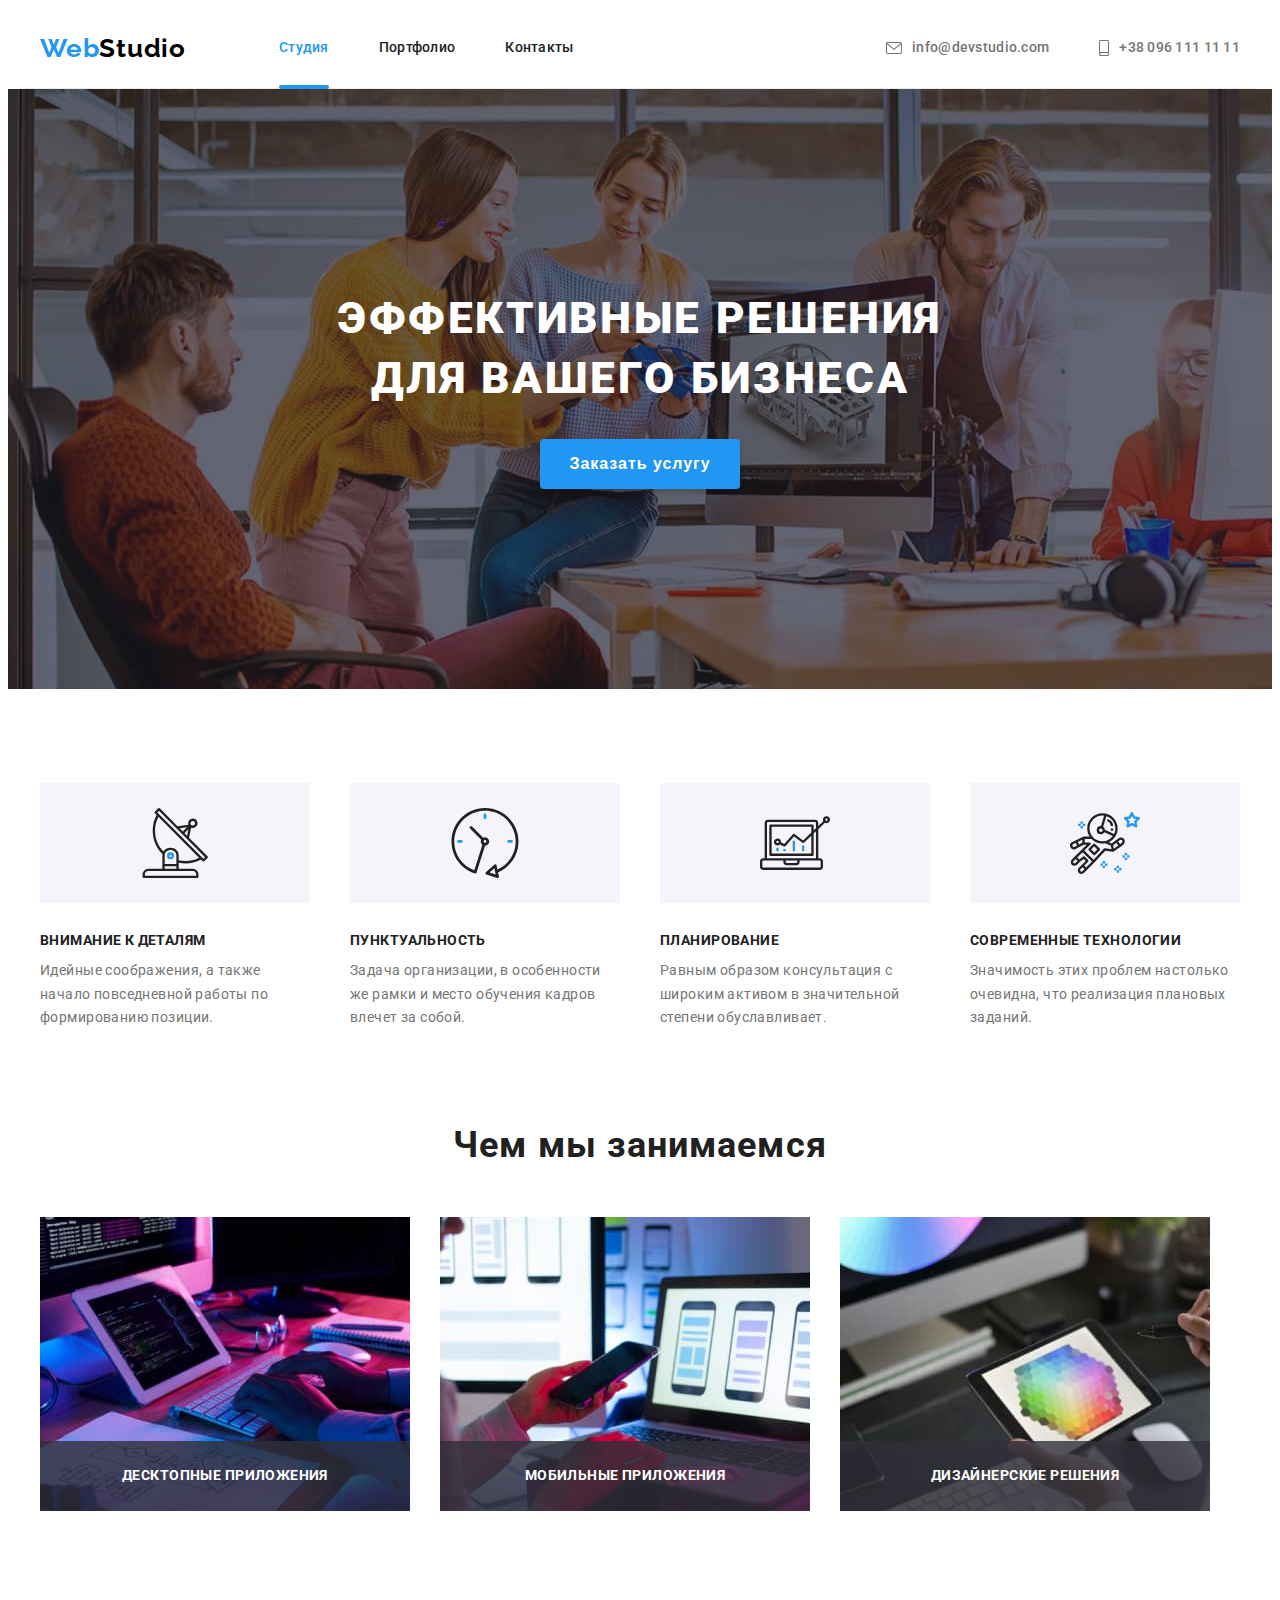
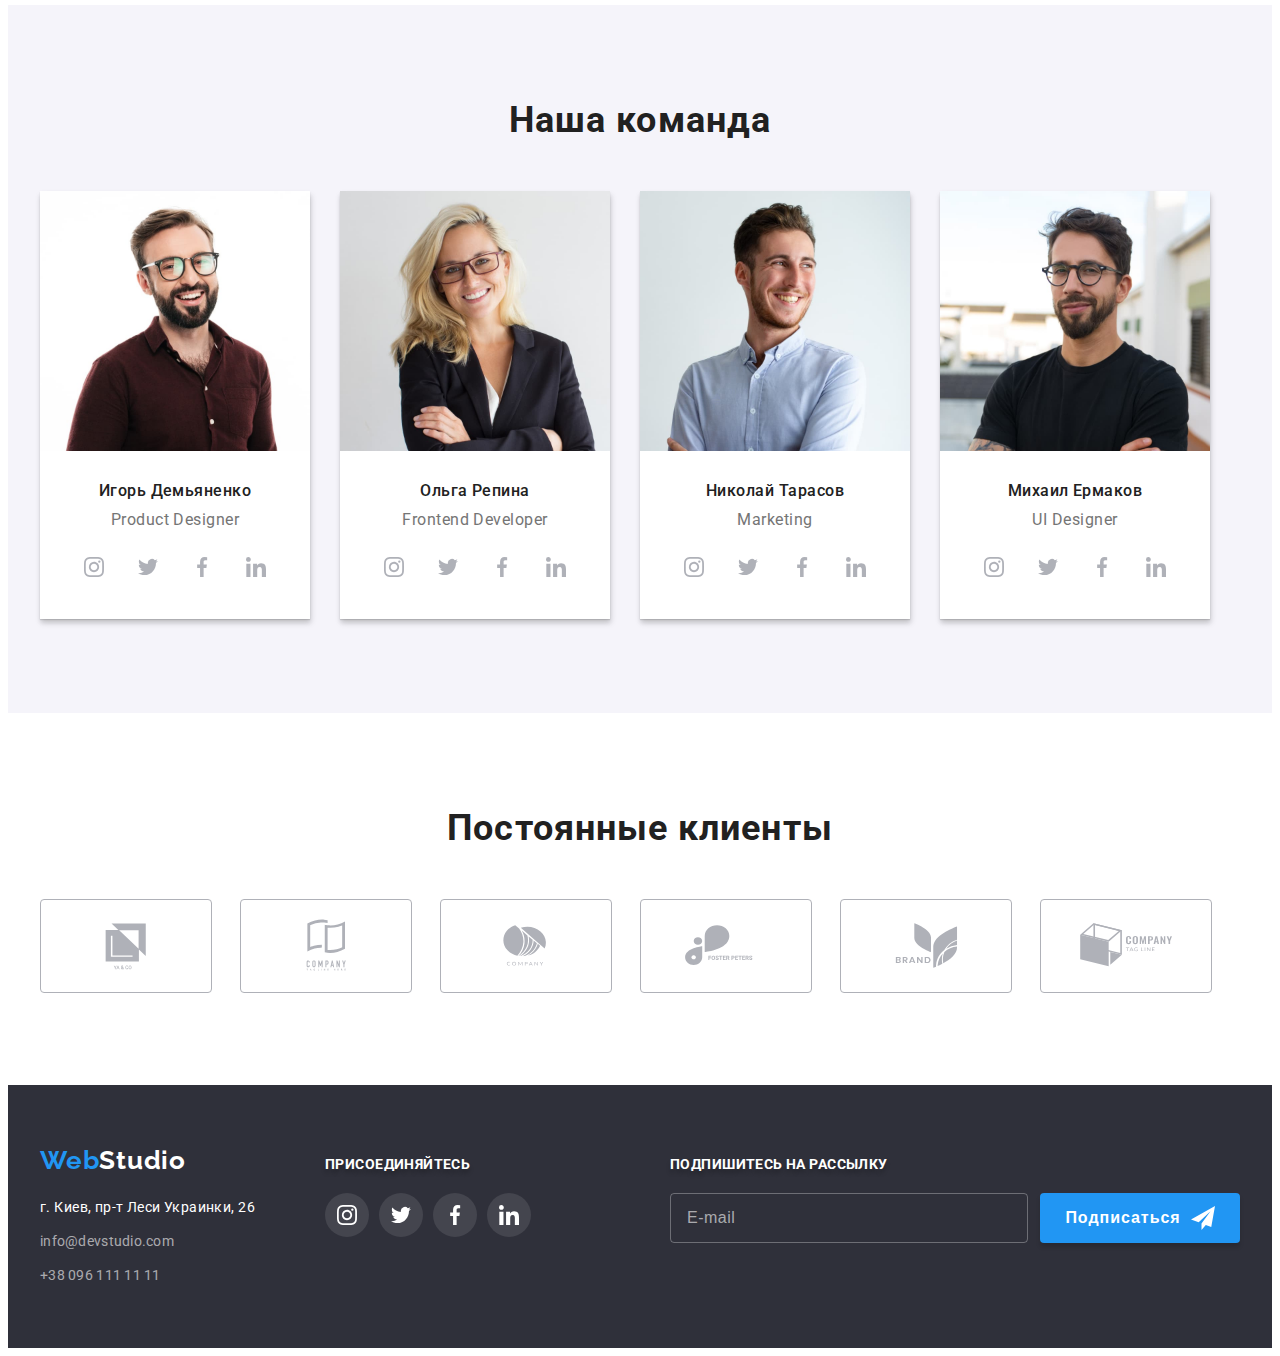
==== index.html @ ea882088 "hw7" ====
<!DOCTYPE html>
<html lang="ru">

<head>
    <meta charset="UTF-8">
    <meta http-equiv="X-UA-Compatible" content="IE=edge">
    <meta name="viewport" content="width=device-width, initial-scale=1.0">
    <title>Студия</title>
    <link rel="preconnect" href="https://fonts.googleapis.com">
    <link rel="preconnect" href="https://fonts.gstatic.com" crossorigin>
    <link
        href="https://fonts.googleapis.com/css2?family=Raleway:wght@700&family=Roboto:wght@400;500;700;900&display=swap"
        rel="stylesheet">
    <link rel="stylesheet" href="https://cdnjs.cloudflare.com/ajax/libs/modern-normalize/1.1.0/modern-normalize.min.css"
        integrity="sha512-wpPYUAdjBVSE4KJnH1VR1HeZfpl1ub8YT/NKx4PuQ5NmX2tKuGu6U/JRp5y+Y8XG2tV+wKQpNHVUX03MfMFn9Q=="
        crossorigin="anonymous" referrerpolicy="no-referrer" />
    <link rel="stylesheet" href="./css/main.min.css">
</head>

<body>
    <header>
        <div class="container header_container">
            <a lang="en" href="" class="header_logo link"><span class="header_logo-one">Web</span>Studio</a>
            <nav class="header_navigation navigation">
                <ul class="navigation_list list">
                    <li class="navigation_item"> <a href="./index.html" class="navigation_link link current">Студия</a></li>
                    <li class="navigation_item"> <a href="./portfolio.html" class="navigation_link link">Портфолио</a></li>
                    <li class="navigation_item"> <a href="" class="navigation_link link ">Контакты</a></li>
                </ul>
            </nav>
            <ul class="header_list contact list">
                <li class="contact_item">
                    <a href="mailto:info@devstudio.com" class="contact_mail link">
                        <svg class="contact_icon" width="16" height="12">
                            <use href="./images/icons.svg.svg#icon-mail">
                            </use>
                        </svg>info@devstudio.com</a>
                </li>
                <li class="contact_item">
                    <a href="tel:+380961111111" class="contact_tell link">
                        <svg class="contact_icon " width="10" height="16">
                            <use href="./images/icons.svg.svg#icon-smartphone">
                            </use>
                        </svg>+38 096 111 11 11</a>
                </li>
            </ul>
        </div>
    </header>
    <main>
        <section class=" section hero">
            <div class="container hero_lego">
                <h1 class="hero_title">Эффективные решения для вашего бизнеса</h1>
                <button type="button" class="hero_btn btn"  data-modal-open>Заказать услугу</button>
            </div>
        </section>
        <section class="section">
            <div class="container specials" >
                <h2 class="specials_title visually-hidden">Особенности</h2>
                <ul class="specials_list quality list">
                    <li class="quality_item">
                        <div class="quality_box">
                            <svg class="quality_icon" width="70" height="70">
                                <use href="./images/icons.svg.svg#icon-anten">
                                </use>
                            </svg>
                        </div>
                        <h3 class="quality_title">Внимание к деталям</h3>
                        <p class="quality_text">Идейные соображения, а также начало повседневной работы по формированию позиции.</p>
                    </li>
                    <li class="quality_item">
                        <div class="quality_box">
                            <svg class="quality_icon" width="70" height="70">
                                <use href="./images/icons.svg.svg#icon-clock">
                                </use>
                            </svg>
                        </div>
                        <h3 class="quality_title">Пунктуальность</h3>
                        <p class="quality_text">Задача организации, в особенности же рамки и место обучения кадров влечет за собой.</p>
                    </li>
                    <li class="quality_item">
                        <div class="quality_box">
                            <svg class="quality_icon" width="70" height="70">
                                <use href="./images/icons.svg.svg#icon-diagram">
                                </use>
                            </svg>
                        </div>
                        <h3 class="quality_title">Планирование</h3>
                        <p class="quality_text">Равным образом консультация с широким активом в значительной степени обуславливает.</p>
                    </li>
                    <li class="quality_item">
                        <div class="quality_box">
                            <svg class="quality_icon" width="70" height="70">
                                <use href="./images/icons.svg.svg#icon-astronaut">
                                </use>
                            </svg>
                        </div>
                        <h3 class="quality_title">Современные технологии</h3>
                        <p class="quality_text">Значимость этих проблем настолько очевидна, что реализация плановых заданий.</p>
                    </li>
                </ul>
            </div>
        </section>
        <section class="section our-work">
            <div class="container our-work_box">
                <h2 class="our-work_title">Чем мы занимаемся</h2>
                <ul class="our-work_list work_list list">
                    <li class="work-list_item">
                        <img src="./images/work-img-1.jpg" alt="Пишем програмы " width="370" height="294">
                        <div class="work-list_owerlay">
                            <p class="work-list_text">Десктопные приложения</p>
                        </div>
                    </li>
                    <li class="work-list_item">
                        <img src="./images/work-img-2.jpg" alt="Мобильное програмированте" width="370" height="294">
                        <div class="work-list_owerlay">
                            <p class="work-list_text">Мобильные приложения</p>
                        </div>
                    </li>
                    <li class="work-list_item">
                        <img src="./images/work-img-3.jpg" alt="Веб дизайн" width="370" height="294">
                        <div class="work-list_owerlay">
                            <p class="work-list_text">Дизайнерские решения</p>
                        </div>
                    </li>
                </ul>
            </div>
        </section>
        <section class=" section command">
            <div class="container">
                <h2 class="command_title">Наша команда</h2>
                <ul class="command_list person list">
                    <li class="person_item">
                        <img class="command-img" src="./images/team-foto-img-1.jpg" alt="Фото учасника команды"
                            width="270" height="260">
                        <div class="person_box">
                            <h3 class="person_title">Игорь Демьяненко</h3>
                            <p lang="en" class="person_text">Product Designer</p>
                            <ul class="person_list socials list">
                                <li class="socials_item ">
                                    <a href="" class="socials_link link">
                                        <svg class="socials_icon" width="20" height="20">
                                            <use href="./images/icons.svg.svg#icon-instagram">
                                            </use>
                                        </svg>
                                    </a>
                                </li>
                                <li class="socials_item ">
                                    <a href="" class="socials_link link">
                                        <svg class="socials_icon" width="20" height="20">
                                            <use href="./images/icons.svg.svg#icon-twitter">
                                            </use>
                                        </svg>
                                    </a>
                                </li>
                                <li class="socials_item ">
                                    <a href="" class="socials_link link">
                                        <svg class="socials_icon" width="20" height="20">
                                            <use href="./images/icons.svg.svg#icon-facebook">
                                            </use>
                                        </svg>
                                    </a>
                                </li>
                                <li class="socials_item ">
                                    <a href="" class="socials_link link">
                                        <svg class="socials_icon" width="20" height="20">
                                            <use href="./images/icons.svg.svg#icon-linkedin">
                                            </use>
                                        </svg>
                                    </a>
                                </li>
                            </ul>
                        </div>
                    </li>
                    <li class="person_item">
                        <img class="command-img" src="./images/team-foto-img-2.jpg" alt="Фото учасника команды"
                            width="270" height="260">
                        <div class="person_box">
                            <h3 class="person_title">Ольга Репина</h3>
                            <p lang="en" class="person_text">Frontend Developer</p>
                            <ul class="person_list list">
                                <li class="socials_item ">
                                    <a href="" class="socials_link link">
                                        <svg class="socials_icon" width="20" height="20">
                                            <use href="./images/icons.svg.svg#icon-instagram">
                                            </use>
                                        </svg>
                                    </a>
                                </li>
                                <li class="socials_item ">
                                    <a href="" class="socials_link link">
                                        <svg class="socials_icon" width="20" height="20">
                                            <use href="./images/icons.svg.svg#icon-twitter">
                                            </use>
                                        </svg>
                                    </a>
                                </li>
                                <li class="socials_item ">
                                    <a href="" class="socials_link link">
                                        <svg class="socials_icon" width="20" height="20">
                                            <use href="./images/icons.svg.svg#icon-facebook">
                                            </use>
                                        </svg>
                                    </a>
                                </li>
                                <li class="socials_item ">
                                    <a href="" class="socials_link link">
                                        <svg class="socials_icon" width="20" height="20">
                                            <use href="./images/icons.svg.svg#icon-linkedin">
                                            </use>
                                        </svg>
                                    </a>
                                </li>
                            </ul>
                        </div>
                    </li>
                    <li class="person_item">
                        <img class="command-img" src="./images/team-foto-img-3.jpg" alt="Фото учасника команды"
                            width="270" height="260">
                        <div class="person_box">
                            <h3 class="person_title">Николай Тарасов</h3>
                            <p lang="en" class="person_text">Marketing</p>
                            <ul class="person_list list">
                                <li class="socials_item ">
                                    <a href="" class="socials_link link">
                                        <svg class="socials_icon" width="20" height="20">
                                            <use href="./images/icons.svg.svg#icon-instagram">
                                            </use>
                                        </svg>
                                    </a>
                                </li>
                                <li class="socials_item ">
                                    <a href="" class="socials_link link">
                                        <svg class="socials_icon" width="20" height="20">
                                            <use href="./images/icons.svg.svg#icon-twitter">
                                            </use>
                                        </svg>
                                    </a>
                                </li>
                                <li class="socials_item ">
                                    <a href="" class="socials_link link">
                                        <svg class="socials_icon" width="20" height="20">
                                            <use href="./images/icons.svg.svg#icon-facebook">
                                            </use>
                                        </svg>
                                    </a>
                                </li>
                                <li class="socials_item ">
                                    <a href="" class="socials_link link">
                                        <svg class="socials_icon" width="20" height="20">
                                            <use href="./images/icons.svg.svg#icon-linkedin">
                                            </use>
                                        </svg>
                                    </a>
                                </li>
                            </ul>
                        </div>
                    </li>
                    <li class="person_item">
                        <img class="command-img" src="./images/team-foto-img-4.jpg" alt="Фото учасника команды"
                            width="270" height="260">
                        <div class="person_box">
                            <h3 class="person_title">Михаил Ермаков</h3>
                            <p lang="en" class="person_text">UI Designer</p>
                            <ul class="person_list list">
                                <li class="socials_item ">
                                    <a href="" class="socials_link link">
                                        <svg class="socials_icon" width="20" height="20">
                                            <use href="./images/icons.svg.svg#icon-instagram">
                                            </use>
                                        </svg>
                                    </a>
                                </li>
                                <li class="socials_item ">
                                    <a href="" class="socials_link link">
                                        <svg class="socials_icon" width="20" height="20">
                                            <use href="./images/icons.svg.svg#icon-twitter">
                                            </use>
                                        </svg>
                                    </a>
                                </li>
                                <li class="socials_item ">
                                    <a href="" class="socials_link link">
                                        <svg class="socials_icon" width="20" height="20">
                                            <use href="./images/icons.svg.svg#icon-facebook">
                                            </use>
                                        </svg>
                                    </a>
                                </li>
                                <li class="socials_item ">
                                    <a href="" class="socials_link link">
                                        <svg class="socials_icon" width="20" height="20">
                                            <use href="./images/icons.svg.svg#icon-linkedin">
                                            </use>
                                        </svg>
                                    </a>
                                </li>
                            </ul>
                        </div>
                    </li>
                </ul>
            </div>
        </section>
        <section class=" section  client">
            <div class="container client_box">
                <h2 class="client_title">Постоянные клиенты</h2>
                <ul class="client_list company list">
                    <li class="company_item">
                        <a href="" class="company_link link">
                            <svg class="company_icon" width="168" height="90">
                                <use href="./images/icons.svg.svg#icon-company-1">
                                </use>
                            </svg>
                        </a>
                    </li>
                    <li class="company_item">
                        <a href="" class="company_link link">
                            <svg class="company_icon" width="168" height="90">
                                <use href="./images/icons.svg.svg#icon-company-2">
                                </use>
                            </svg>
                        </a>
                    </li>
                    <li class="company_item">
                        <a href="" class="company_link link">
                            <svg class="company_icon" width="168" height="90">
                                <use href="./images/icons.svg.svg#icon-company-3">
                                </use>
                            </svg>
                        </a>
                    </li>
                    <li class="company_item">
                        <a href="" class="company_link link">
                            <svg class="company_icon" width="168" height="90">
                                <use href="./images/icons.svg.svg#icon-company-4">
                                </use>
                            </svg>
                        </a>
                    </li>
                    <li class="company_item">
                        <a href="" class="company_link link">
                            <svg class="company_icon" width="168" height="90">
                                <use href="./images/icons.svg.svg#icon-company-5">
                                </use>
                            </svg>
                        </a>
                    </li>
                    <li class="company_item">
                        <a href="" class="company_link link">
                            <svg class="company_icon" width="168" height="90">
                                <use href="./images/icons.svg.svg#icon-company-6">
                                </use>
                            </svg>
                        </a>
                    </li>
                </ul>
            </div>
        </section>
    </main>
    <footer class="footer">
        <div class="container footer_box">
            <div class="footer_main adress ">
                <a lang="en" href="" class="footer_logo link"><span class="footer_logo-one">Web</span>Studio</a>
                <address>
                    <a href="" class="adress_link link"> г. Киев, пр-т Леси Украинки, 26 </a>
                    <ul class="adress_list list">
                        <li class="adress_item">
                            <a href="mailto:info@devstudio.com" class="adress_mail link">info@devstudio.com</a>
                        </li>
                        <li class="adress_item">
                            <a href="tel:+380961111111" class="adress_tell link">+38 096 111 11 11</a>
                        </li>
                    </ul>
                </address>
            </div>
            <div class="footer_social">
                <p class="footer_text">присоединяйтесь</p>
                <ul class="footer_list social list">
                    <li class="social_item ">
                        <a href="" class="social_link link">
                            <svg class="social_icon" width="20" height="20">
                                <use href="./images/icons.svg.svg#icon-instagram">
                                </use>
                            </svg>
                        </a>
                    </li>
                    <li class="social_item ">
                        <a href="" class="social_link link">
                            <svg class="social_icon" width="20" height="20">
                                <use href="./images/icons.svg.svg#icon-twitter">
                                </use>
                            </svg>
                        </a>
                    </li>
                    <li class="social_item ">
                        <a href="" class="social_link link">
                            <svg class="social_icon" width="20" height="20">
                                <use href="./images/icons.svg.svg#icon-facebook">
                                </use>
                            </svg>
                        </a>
                    </li>
                    <li class="social_item ">
                        <a href="" class="social_link link">
                            <svg class="social_icon" width="20" height="20">
                                <use href="./images/icons.svg.svg#icon-linkedin">
                                </use>
                            </svg>
                        </a>
                    </li>
                </ul>
            </div>
            <div class="footer_form subscribe">
                <p class="subscribe_text">Подпишитесь на рассылку</p>
                <form action=""  class="subscribe_cell">
                    <input class="subscribe_email" type="email" name="footer-email" placeholder="E-mail">
                    <button type="submit" class="subscribe_btn btn">Подписаться
                        <svg class="subscribe_icon" width="24" height="24">
                            <use href="./images/icons.svg.svg#icon-send"></use>
                        </svg>
                    </button>
                </form>
            </div>
        </div>
    </footer>
    <div class="backdrop is-hidden" data-modal>
        <div class="backdrop_modal modal"> 
            <button type="button" class="modal_close" data-modal-close >
                <svg class="modal_icon" width="18" height="18">
                    <use href="./images/icons.svg.svg#icon-close">
                    </use>
                </svg>
            </button>
            <p class="modal_text">Оставьте свои данные, мы вам перезвоним</p>
            <form action="" class="modal_form form">
                <label for="modal-name" class="form_label">Имя</label>
                <div class="form_wrap">
                    <input type="text" name="modal-name" id="modal-name" class="modal-name form_imput">
                    <svg class="modal-icon" width="12" height="12">
                        <use href="./images/icons.svg.svg#icon-person">
                        </use>
                    </svg>
                </div>
                <label for="modal-tel" class="form_label">Телефон</label>
                <div class="form_wrap">
                    <input type="tel" name="modal-tel" id="modal-tel" class="modal-tel form_imput">
                    <svg class="modal-icon" width="13" height="13">
                        <use href="./images/icons.svg.svg#icon-phone-black">
                        </use>
                    </svg>
                </div>
                <label for="modal-email" class="form_label">Почта</label>
                <div class="form_wrap">
                    <input type="email" name="modal-email" id="modal-email" class="modal-email form_imput">
                    <svg class="modal-icon" width="15" height="12">
                        <use href="./images/icons.svg.svg#icon-email-black">
                        </use>
                    </svg>
                </div>
                <label for="modal-text" class="form_label">Комментарий</label>
                <div>
                    <textarea name="modal-text" id="modal-text" class="form_imput-text form_imput" placeholder="Введите текст"></textarea>
                <div class="form_checkbox">
                    <input type="checkbox" name="modal-conditions" id="modal-conditions" class="form_imput-conditions visually-hidden">
                    <label for="modal-conditions" class="form_lable  form_checkbox-label">
                        <span>
                            <svg class="form_checkbox-icon" width="16" height="15">
                                <use href="./images/icons.svg.svg#icon-check">
                                </use>
                            </svg>
                        </span>
                        Соглашаюсь с рассылкой и принимаю &nbsp<a href="" class="form_link link"> Условия договора</a></label> 
                </div>  
                </div>
                <div class="form_btn">
                    <button type="submit" class="btn">Отправить</button>
                </div>
                
            </form>
        </div>
    </div>
    <script src="./js/modal.js"></script>
</body> 
</html>
---- css/main.min.css ----
p,h1,h2,h3,h4,h5,h6{margin:0px}ul{margin:0px;padding:0px;list-style:none}img{display:block;max-width:100%;height:auto}:root{--first-logo-color: #ffffff;--second-logo-color: #000000;--main-title-color: #ffffff;--second-title-color: #212121;--first-text-color: #212121;--second-text-color: #757575;--third-text-color: rgba(255, 255, 255, 0.6);--fourth-text-color: #ffffff;--button-color: #ffffff;--second-button-color: #212121;--accent-color: #2196f3}.container{width:1200px;padding-left:15px;padding-right:15px;margin:0 auto}body{font-family:"Roboto", sans-serif;color:var(--first-text-color);background-color:#ffffff}.list{list-style:none}.link{text-decoration:none}.visually-hidden{position:absolute;white-space:nowrap;width:1px;height:1px;overflow:hidden;border:0;padding:0;clip:rect(0 0 0 0);clip-path:inset(50%);margin:-1px}.btn{cursor:pointer;border-radius:4px;border:none;font-style:normal;font-weight:700;font-size:16px;line-height:1.87;text-align:center;width:200px;height:50px;text-align:center;letter-spacing:0.06em;color:var(--button-color);background-color:var(--accent-color);box-shadow:0px 4px 4px rgba(0,0,0,0.15)}.section{padding-top:94px;padding-bottom:94px}.header{border-bottom:1px solid #ececec}.header_container{display:flex;align-items:center;border-bottom:1px solid #ECECEC}.header_logo{display:block;font-family:Raleway;font-weight:700;font-size:26px;line-height:1.19;letter-spacing:0.03em;color:var(--second-logo-color);margin-right:93px;padding-top:24px;padding-bottom:24px}.header_logo-one{font-family:Raleway;font-style:normal;font-weight:700;font-size:26px;line-height:1.19;letter-spacing:0.03em;color:var(--accent-color)}.navigation_list{display:flex}.current{color:var(--accent-color)}.navigation_item{margin-right:50px}.navigation_item:last-child{margin-right:0px}.navigation_link{display:block;font-weight:500;font-size:14px;line-height:1.14;letter-spacing:0.02em;color:var(--first-text-color);padding-top:32px;padding-bottom:32px;transition:color 250ms cubic-bezier(0.4, 0, 0.2, 1)}.navigation_link:hover,.navigation_link:focus{color:var(--accent-color);outline:none}.current{position:relative;color:var(--accent-color)}.current:after{position:absolute;bottom:-1px;left:0;content:"";display:block;width:100%;height:4px;border-radius:3px;background-color:var(--accent-color)}.header_list{display:flex;margin-left:auto}.contact_item{color:var(--second-text-color);display:flex;align-items:center}.contact_item:first-child{margin-right:50px}.contact_icon{margin-right:10px;fill:currentColor}.contact_mail{display:flex;align-items:center;justify-content:center;font-weight:500;font-size:14px;line-height:1.14;letter-spacing:0.02em;color:var(--second-text-color);padding-top:32px;padding-bottom:32px;transition:color 250ms cubic-bezier(0.4, 0, 0.2, 1)}.contact_mail:hover,.contact_mail:focus{color:var(--accent-color);outline:none}.contact_tell{display:flex;align-items:center;justify-content:center;font-weight:500;font-size:14px;line-height:1.14;letter-spacing:0.02em;color:var(--second-text-color);padding-top:32px;padding-bottom:32px;transition:color 250ms cubic-bezier(0.4, 0, 0.2, 1)}.contact_tell:hover,.contact_tell:focus{color:var(--accent-color);outline:none}.hero{background:#2f303a;padding-top:200px;padding-bottom:200px;background-image:linear-gradient(rgba(47,48,58,0.4), rgba(47,48,58,0.4)),url(../images/hero-fon.jpg);background-repeat:no-repeat;background-position:content;background-size:cover;margin:0 auto;max-width:1600px}.hero_title{font-weight:900;font-size:44px;line-height:1.36;letter-spacing:0.06em;text-align:center;max-width:696px;margin-left:auto;margin-right:auto;text-transform:uppercase;color:var(--main-title-color);margin-bottom:30px}.hero_btn{margin-left:500px;margin-right:500px;align-items:center}.quality_box{width:270px;height:120px;display:flex;align-items:center;justify-content:center;background-color:#f5f4fa;margin-bottom:30px}.specials_list{display:flex;justify-content:space-between}.quality_item{margin-right:30px;width:270px}.quality_item:last-child{margin-right:0px}.quality_title{font-weight:700;font-size:14px;line-height:1.14;letter-spacing:0.03em;text-transform:uppercase;color:var(--first-text-color);margin-bottom:10px}.quality_text{font-size:14px;line-height:1.71;letter-spacing:0.03em;color:var(--second-text-color)}.our-work{padding-top:0}.our-work_title{font-weight:bold;font-size:36px;line-height:1.17;letter-spacing:0.03em;text-align:center;color:var(--second-title-color);margin-bottom:50px}.our-work_list{display:flex}.work-list_item{margin-right:30px;position:relative}.work-list_itemlast-child{margin-right:0}.work-list_owerlay{position:absolute;bottom:0;right:0;display:flex;align-items:center;justify-content:center;width:370px;height:70px;background:rgba(47,48,58,0.8)}.work-list_text{font-weight:700;font-size:14px;line-height:1.14;text-align:center;letter-spacing:0.03em;text-transform:uppercase;color:var(--fourth-text-color)}.command{background:#f5f4fa}.command_title{font-weight:700;font-size:36px;line-height:1.17;letter-spacing:0.03em;text-align:center;color:var(--second-title-color);margin-bottom:50px}.command_list{display:flex}.person_item{background:#ffffff;box-shadow:0px 1px 1px rgba(0,0,0,0.12),0px 4px 4px rgba(0,0,0,0.06),1px 4px 6px rgba(0,0,0,0.16);margin-right:30px}.person_item:last-child{margin-right:0}.person_item .person_box{padding:30px 32px}.person_title{font-weight:500;font-size:16px;line-height:1.19;letter-spacing:0.03em;text-align:center;color:var(--first-text-color);margin-bottom:10px}.person_text{font-weight:400;font-size:16px;line-height:1.19;letter-spacing:0.03em;text-align:center;color:var(--second-text-color);margin-bottom:16px}.person_list{display:flex;justify-content:center}.socials_item{width:44px;height:44px}.socials_item+.socials_item{margin-left:10px}.socials_link{width:100%;height:100%;display:flex;align-items:center;justify-content:center;border-radius:50%;color:#afb1b8;background-color:var(--first-logo-color);transition:background-color 250ms cubic-bezier(0.4, 0, 0.2, 1),color 250ms cubic-bezier(0.4, 0, 0.2, 1)}.socials_link:hover,.socials_link:focus{background-color:var(--accent-color);outline:none}.socials_icon{fill:currentColor}.socials_link:hover .socials_icon,.socials_link:focus .socials_icon{fill:#ffffff;outline:none}.client_title{font-weight:700;font-size:36px;line-height:1.17;letter-spacing:0.03em;text-align:center;color:var(--second-title-color);margin-bottom:50px}.client_list{display:flex}.company_item{width:170px;height:92px;margin-right:30px}.company_item::last-child{margin-right:0}.company_item .company_link{width:100%;height:100%;display:flex;align-items:center;justify-content:center;color:#afb1b8;border:1px solid #afb1b8;border-radius:4px;transition:border 250ms cubic-bezier(0.4, 0, 0.2, 1),color 250ms cubic-bezier(0.4, 0, 0.2, 1)}.company_item .company_link:hover,.company_item .company_link:focus{color:var(--accent-color);border:1px solid #2196f3;outline:none}.company_icon{fill:currentColor}footer{background:#2f303a;padding-top:60px;padding-bottom:60px}.footer_box{display:flex;align-items:baseline}.footer_main{margin-right:70px}.footer_logo{display:block;font-family:Raleway;font-style:normal;font-weight:700;font-size:26px;line-height:1.19;letter-spacing:0.03em;color:var(--first-logo-color);margin-bottom:20px}.footer_logo-one{font-family:Raleway;font-style:normal;font-weight:700;font-size:26px;line-height:1.19;letter-spacing:0.03em;color:var(--accent-color)}.adress_link{display:block;font-family:Roboto;font-style:normal;font-weight:normal;font-size:14px;line-height:1.71;letter-spacing:0.03em;color:var(--fourth-text-color);margin-bottom:10px;transition:color 250ms cubic-bezier(0.4, 0, 0.2, 1)}.adress_link:hover,.adress_link:focus{color:var(--accent-color);outline:none}.adress_item:first-child{margin-bottom:10px}.adress_mail{display:block;font-weight:400;font-style:normal;font-size:14px;line-height:1.71;letter-spacing:0.02em;color:var(--third-text-color);transition:color 250ms cubic-bezier(0.4, 0, 0.2, 1)}.adress_mail:hover,.adress_mail:focus{color:var(--accent-color);outline:none}.adress_tell{display:block;font-weight:400;font-style:normal;font-size:14px;line-height:1.71;letter-spacing:0.02em;color:var(--third-text-color);transition:color 250ms cubic-bezier(0.4, 0, 0.2, 1)}.adress_tell:hover,.adress_tell:focus{color:var(--accent-color);outline:none}.footer_text{font-weight:700;font-size:14px;line-height:1.14;letter-spacing:0.03em;text-transform:uppercase;color:var(--main-title-color);margin-bottom:20px;text-shadow:0px 4px 4px rgba(0,0,0,0.25)}.footer_social{display:flex;margin-right:auto;flex-direction:column}.footer_list{display:flex;justify-content:center}.social_item{width:44px;height:44px}.social_item+.social_item{margin-left:10px}.social_link{width:100%;height:100%;display:flex;align-items:center;justify-content:center;border-radius:50%;background-color:rgba(255,255,255,0.1);transition:background-color 250ms cubic-bezier(0.4, 0, 0.2, 1)}.social_link:hover,.social_link:focus{background-color:var(--accent-color);outline:none}.social_icon{fill:#ffffff}.subscribe_text{font-weight:700;font-size:14px;line-height:1.14;letter-spacing:0.03em;text-transform:uppercase;color:var(--main-title-color);margin-bottom:20px;text-shadow:0px 4px 4px rgba(0,0,0,0.25)}.subscribe_cell{display:flex}.subscribe_email{width:358px;height:50px;padding-left:16px;background-color:transparent;border:1px solid rgba(255,255,255,0.3);box-sizing:border-box;border-radius:4px;font-weight:normal;font-size:16px;line-height:1.25;letter-spacing:0.03em;color:rgba(255,255,255,0.6);outline:none;transition:border-color 250ms cubic-bezier(0.4, 0, 0.2, 1)}.subscribe_email:focus{border-color:var(--accent-color)}.subscribe_email::placeholder{font-weight:normal;font-size:16px;line-height:1.25;display:flex;align-items:center;letter-spacing:0.03em;color:rgba(255,255,255,0.6)}.subscribe_btn{display:flex;align-items:center;justify-content:center;margin-left:12px}.subscribe_icon{margin-left:10px;fill:#ffffff}.portfolio_title{display:none}.portfolio_list-btn{display:flex;justify-content:center;margin-bottom:50px}.list-btn_item{margin-right:8px}.list-btn_item:last-child{margin-right:0}.list-btn_btn{cursor:pointer;border-radius:4px;border:none;font-family:Roboto;font-style:normal;font-weight:500;font-size:16px;line-height:1.62;text-align:center;letter-spacing:0.03em;color:var(--second-button-color);padding:6px 22px;width:auto;transition:background-color 250ms cubic-bezier(0.4, 0, 0.2, 1),color 250ms cubic-bezier(0.4, 0, 0.2, 1),box-shadow 250ms cubic-bezier(0.4, 0, 0.2, 1)}.list-btn_btn:hover,.list-btn_btn:focus{color:var(--button-color);background-color:var(--accent-color);box-shadow:0px 3px 1px rgba(0,0,0,0.1),0px 1px 2px rgba(0,0,0,0.08),0px 2px 2px rgba(0,0,0,0.12)}.list-btn_item .oll{cursor:pointer;border-radius:4px;border:none;font-family:Roboto;font-style:normal;font-size:16px;line-height:1.62;text-align:center;letter-spacing:0.03em;color:var(--button-color);background-color:var(--accent-color)}.portfolio_list{display:flex;flex-wrap:wrap;margin-right:-30px;margin-bottom:-30px}.progect_link{display:block;transition:box-shadow 250ms cubic-bezier(0.4, 0, 0.2, 1)}.progect_link:hover,.progect_link:focus{box-shadow:0px 1px 1px rgba(0,0,0,0.12),0px 4px 4px rgba(0,0,0,0.06),1px 4px 6px rgba(0,0,0,0.16)}.progect_item{flex-basis:calc(100% / 3 - 30px);margin-right:30px;margin-bottom:30px}.progect_thumb{position:relative;overflow:hidden}.progect_owerlay{position:absolute;bottom:0;right:0;transform:translateY(100%);transition:transform 250ms cubic-bezier(0.4, 0, 0.2, 1),opacity 250ms cubic-bezier(0.4, 0, 0.2, 1);display:block;content:"";width:100%;height:100%;background-color:rgba(33,150,243,0.9);opacity:0}.progect_link:hover .progect_owerlay,.progect_link:focus .progect_owerlay{opacity:1;transform:translateY(0)}.progect_owerlay-text{position:absolute;top:50%;left:50%;transform:translate(-50%, -50%);width:322px;font-weight:400;font-size:18px;line-height:1.56;letter-spacing:0.03em;color:var(--fourth-text-color);opacity:0}.progect_link:hover .progect_owerlay-text,.progect_link:focus .progect_owerlay-text{opacity:1}.progect_title{font-weight:700;font-size:18px;line-height:2;letter-spacing:0.06em;color:var(--first-text-color)}.progect_text{font-weight:400;font-size:16px;line-height:1.87;letter-spacing:0.03em;color:var(--second-text-color)}.progect_shild{border-right:1px solid #eeeeee;border-bottom:1px solid #eeeeee;border-left:1px solid #eeeeee;padding:20px 24px}.backdrop{position:fixed;top:0;left:0;width:100vw;height:100vh;left:0px;top:0px;background-color:rgba(0,0,0,0.2);transition:opacity 250ms cubic-bezier(0.4, 0, 0.2, 1),visibility 250ms cubic-bezier(0.4, 0, 0.2, 1)}.modal{display:flex;align-items:center;flex-direction:column;padding:40px;position:absolute;width:528px;min-height:581px;left:50%;top:50%;background-color:var(--first-logo-color);box-shadow:0px 1px 3px rgba(0,0,0,0.12),0px 1px 1px rgba(0,0,0,0.14),0px 2px 1px rgba(0,0,0,0.2);border-radius:4px;transform:scale(1) rotate(0) translate(-50%, -50%);transition:transform 250ms}.backdrop.is-hidden .modal{transform:scale(1.3) rotate(200deg)}.is-hidden{visibility:hidden;opacity:0;pointer-events:0}.modal_close{cursor:pointer;position:absolute;top:8px;right:8px;width:30px;height:30px;display:flex;align-items:center;justify-content:center;border-radius:50%;background-color:transparent;border:1px solid rgba(0,0,0,0.1);transition:border-color 250ms cubic-bezier(0.4, 0, 0.2, 1),fill 250ms cubic-bezier(0.4, 0, 0.2, 1)}.modal_close:focus,.modal_close:hover{border-color:var(--accent-color);fill:var(--accent-color);outline:none}.modal_text{margin-bottom:12px;font-style:normal;font-weight:700;font-size:20px;line-height:1.15;text-align:center;letter-spacing:0.03em}.modal_form{width:100%;display:flex;flex-direction:column}.modal-item{margin-bottom:10px}.form_imput{width:100%;height:40px;border-radius:4px;border:1px solid rgba(33,33,33,0.2);padding:12px 0 12px 42px;outline:none;transition:border-color 250ms cubic-bezier(0.4, 0, 0.2, 1)}.form_imput:focus{border-color:var(--accent-color);outline:none}.form_imput::placeholder{font-weight:normal;font-size:12px;line-height:14px;letter-spacing:0.01em;color:rgba(117,117,117,0.5)}.form_wrap{position:relative;margin-bottom:10px}.modal-icon{position:absolute;left:12px;top:50%;transform:translate(0, -50%);transition:fill 250ms cubic-bezier(0.4, 0, 0.2, 1)}.form_imput:focus+.modal-icon{fill:var(--accent-color)}.form_imput-text{height:120px;padding:12px 16px;resize:none;margin-bottom:20px}.form_label{font-weight:normal;font-size:12px;line-height:1.17;letter-spacing:0.03em;color:#757575;margin-bottom:4px}.form_checkbox-label{font-size:14px;display:flex;align-items:center;justify-content:center}.form_checkbox{margin-bottom:30px}.form_link{font-size:14px;line-height:1.17;letter-spacing:0.03em;color:var(--accent-color);text-decoration:underline 1px #2196f3;text-decoration-skip-ink:none}.form_checkbox-label span{display:flex;align-items:center;justify-content:center;width:16px;height:15px;border:2px solid #000000;border-radius:2px;margin-right:8px;transition:background-color 250ms cubic-bezier(0.4, 0, 0.2, 1),border 250ms cubic-bezier(0.4, 0, 0.2, 1),border-color 250ms cubic-bezier(0.4, 0, 0.2, 1)}.form_checkbox-label:hover span{border-color:#2196f3}.form_imput-conditions:focus+.form_checkbox-label span{border-color:#2196f3}.form_checkbox-icon{fill:transparent;border-radius:2px}.form_imput-conditions:checked+.form_checkbox-label span{background-color:var(--accent-color);border:none}.form_imput-conditions:checked+.form_checkbox-label .form_checkbox-icon{fill:#ffffff}.form_btn{display:flex;align-items:center;justify-content:center}
/*# sourceMappingURL=main.min.css.map */
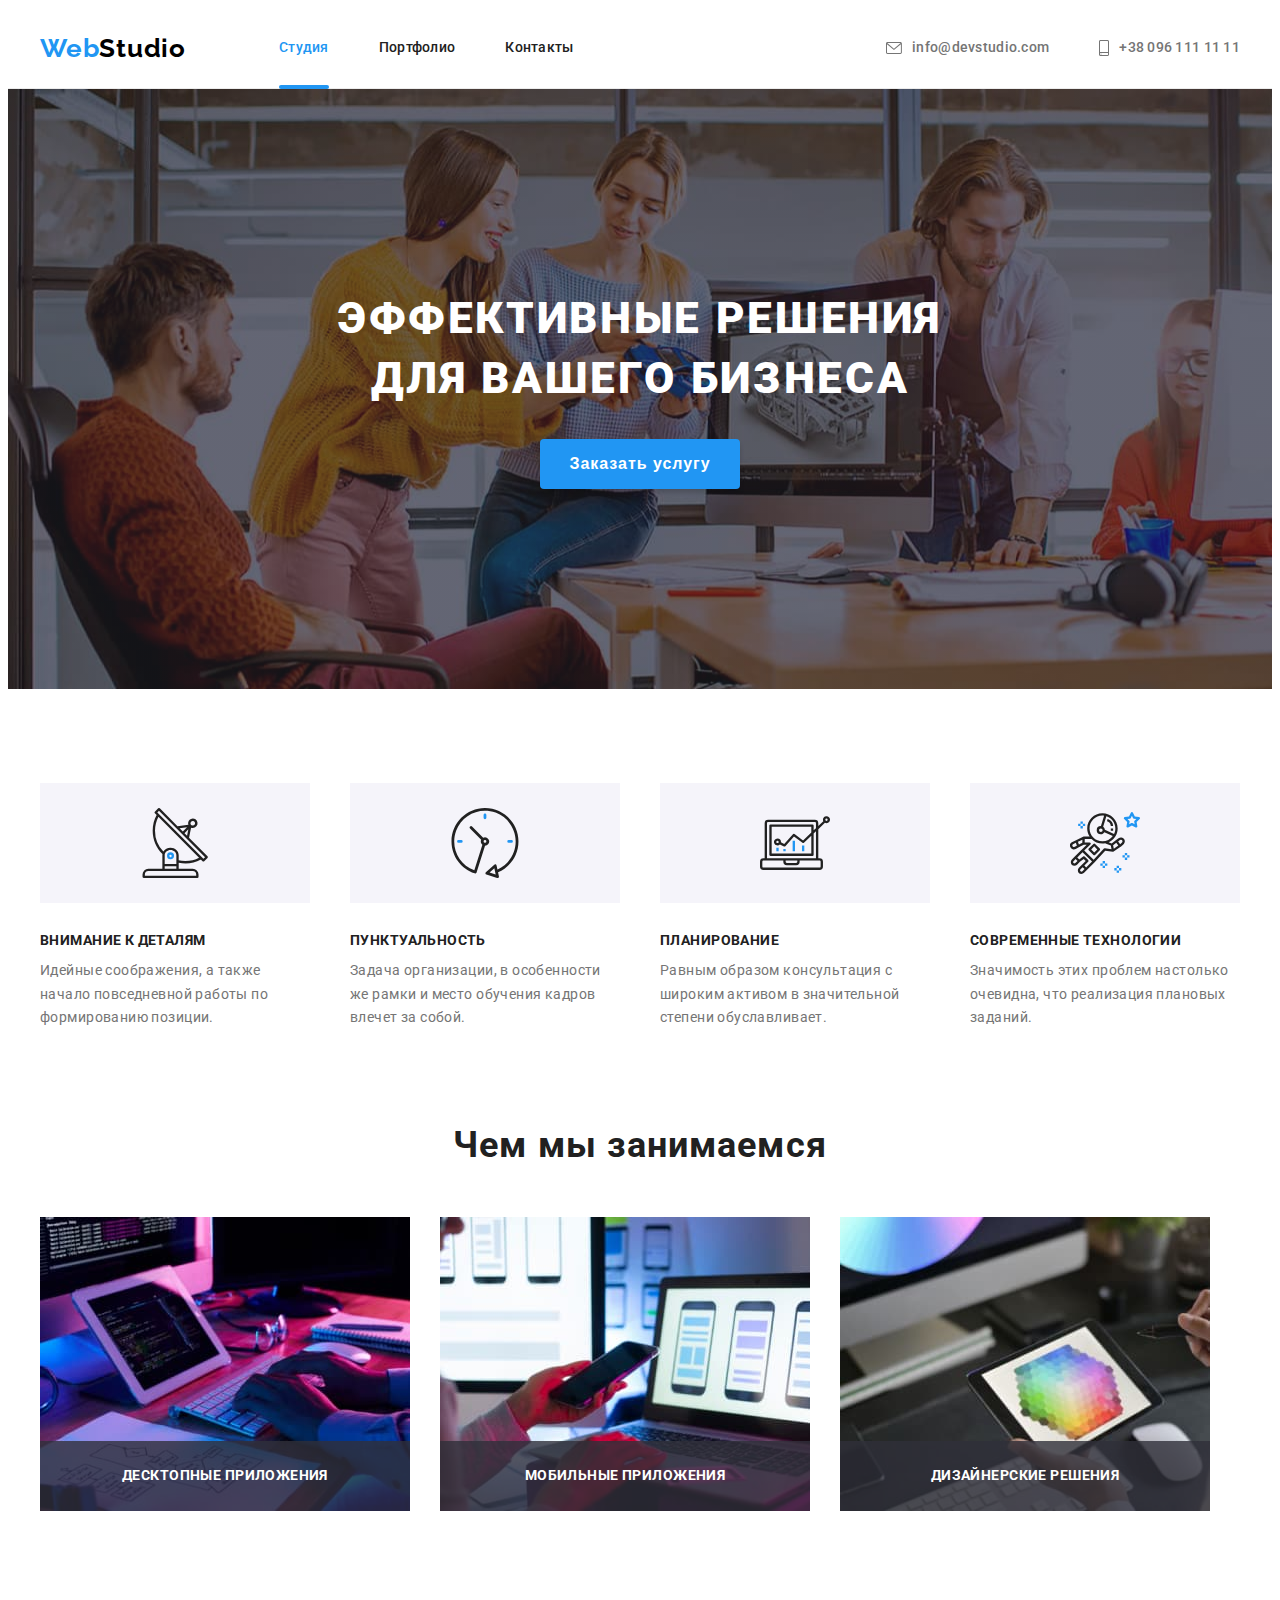
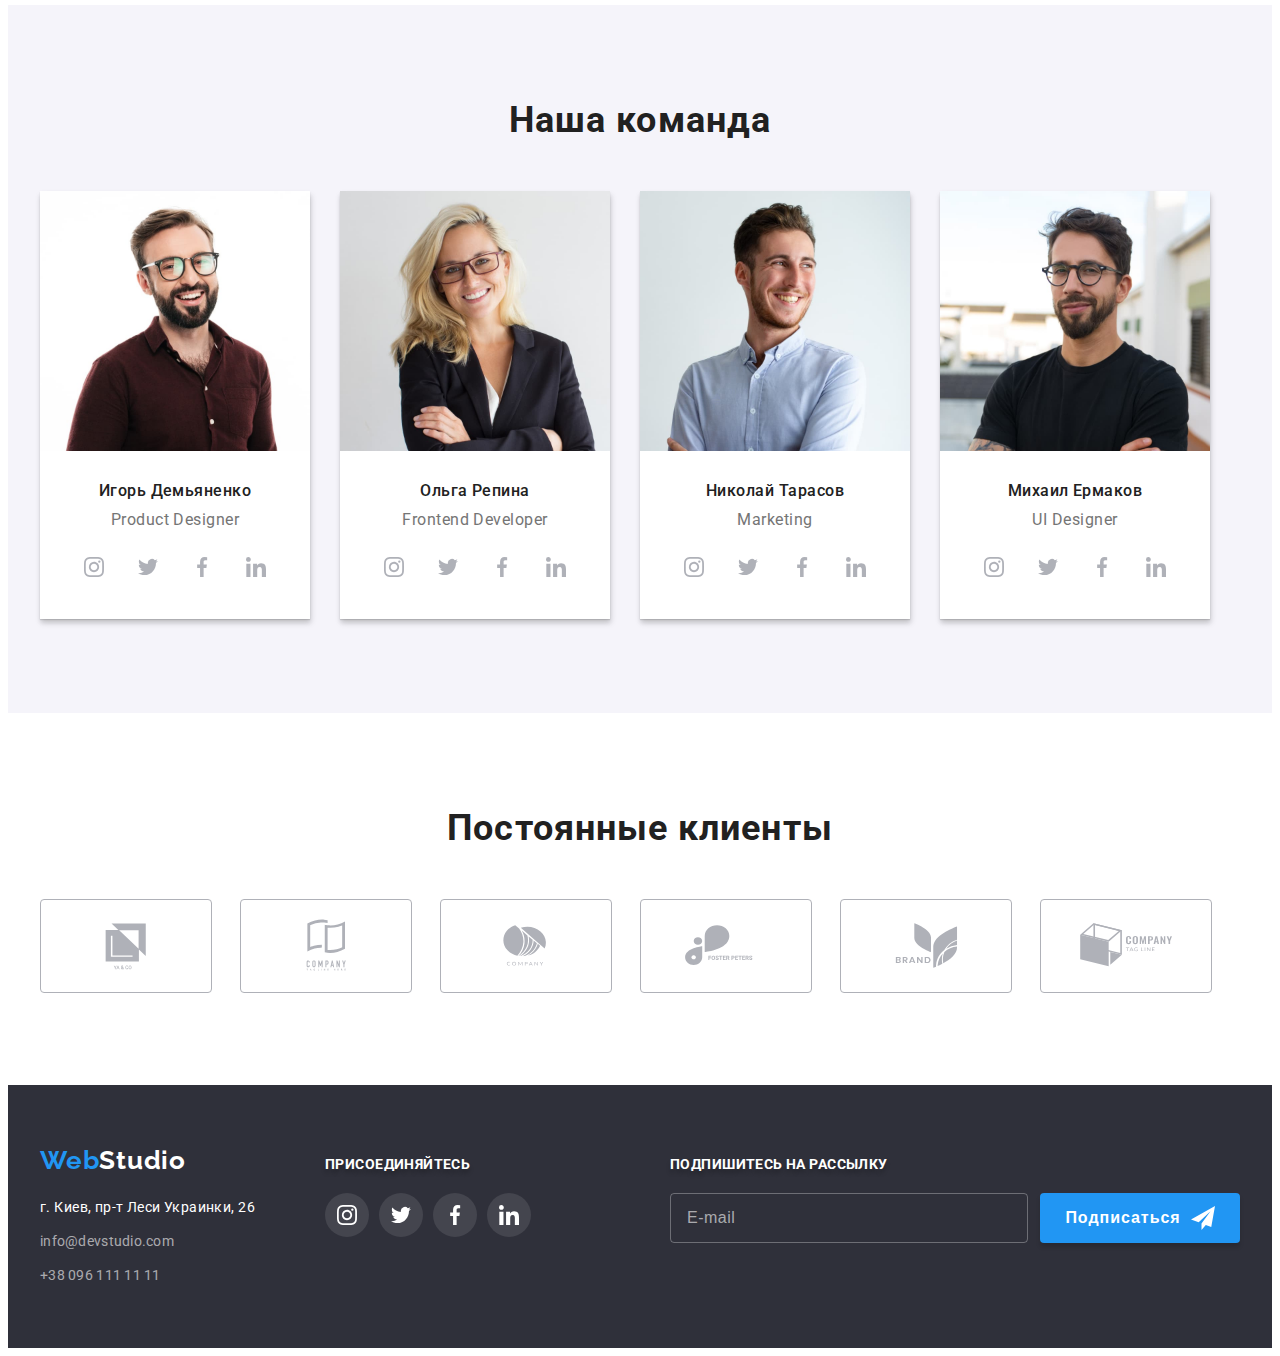
==== commit 4e1896c9: "submit" ====
--- a/index.html
+++ b/index.html
@@ -457,8 +457,9 @@
                     </svg>
                 </div>
                 <label for="modal-text" class="form_label">Комментарий</label>
-                <div>
-                    <textarea name="modal-text" id="modal-text" class="form_imput-text form_imput" placeholder="Введите текст"></textarea>
+                <div class="form_wrap-coment">
+                    <textarea name="modal-text" id="modal-text" class="form_imput-text form_imput" placeholder="Введите текст"></textarea> 
+                </div>
                 <div class="form_checkbox">
                     <input type="checkbox" name="modal-conditions" id="modal-conditions" class="form_imput-conditions visually-hidden">
                     <label for="modal-conditions" class="form_lable  form_checkbox-label">
@@ -469,8 +470,7 @@
                             </svg>
                         </span>
                         Соглашаюсь с рассылкой и принимаю &nbsp<a href="" class="form_link link"> Условия договора</a></label> 
-                </div>  
-                </div>
+                </div> 
                 <div class="form_btn">
                     <button type="submit" class="btn">Отправить</button>
                 </div>
--- a/css/main.min.css
+++ b/css/main.min.css
@@ -1,2 +1,2 @@
-p,h1,h2,h3,h4,h5,h6{margin:0px}ul{margin:0px;padding:0px;list-style:none}img{display:block;max-width:100%;height:auto}:root{--first-logo-color: #ffffff;--second-logo-color: #000000;--main-title-color: #ffffff;--second-title-color: #212121;--first-text-color: #212121;--second-text-color: #757575;--third-text-color: rgba(255, 255, 255, 0.6);--fourth-text-color: #ffffff;--button-color: #ffffff;--second-button-color: #212121;--accent-color: #2196f3}.container{width:1200px;padding-left:15px;padding-right:15px;margin:0 auto}body{font-family:"Roboto", sans-serif;color:var(--first-text-color);background-color:#ffffff}.list{list-style:none}.link{text-decoration:none}.visually-hidden{position:absolute;white-space:nowrap;width:1px;height:1px;overflow:hidden;border:0;padding:0;clip:rect(0 0 0 0);clip-path:inset(50%);margin:-1px}.btn{cursor:pointer;border-radius:4px;border:none;font-style:normal;font-weight:700;font-size:16px;line-height:1.87;text-align:center;width:200px;height:50px;text-align:center;letter-spacing:0.06em;color:var(--button-color);background-color:var(--accent-color);box-shadow:0px 4px 4px rgba(0,0,0,0.15)}.section{padding-top:94px;padding-bottom:94px}.header{border-bottom:1px solid #ececec}.header_container{display:flex;align-items:center;border-bottom:1px solid #ECECEC}.header_logo{display:block;font-family:Raleway;font-weight:700;font-size:26px;line-height:1.19;letter-spacing:0.03em;color:var(--second-logo-color);margin-right:93px;padding-top:24px;padding-bottom:24px}.header_logo-one{font-family:Raleway;font-style:normal;font-weight:700;font-size:26px;line-height:1.19;letter-spacing:0.03em;color:var(--accent-color)}.navigation_list{display:flex}.current{color:var(--accent-color)}.navigation_item{margin-right:50px}.navigation_item:last-child{margin-right:0px}.navigation_link{display:block;font-weight:500;font-size:14px;line-height:1.14;letter-spacing:0.02em;color:var(--first-text-color);padding-top:32px;padding-bottom:32px;transition:color 250ms cubic-bezier(0.4, 0, 0.2, 1)}.navigation_link:hover,.navigation_link:focus{color:var(--accent-color);outline:none}.current{position:relative;color:var(--accent-color)}.current:after{position:absolute;bottom:-1px;left:0;content:"";display:block;width:100%;height:4px;border-radius:3px;background-color:var(--accent-color)}.header_list{display:flex;margin-left:auto}.contact_item{color:var(--second-text-color);display:flex;align-items:center}.contact_item:first-child{margin-right:50px}.contact_icon{margin-right:10px;fill:currentColor}.contact_mail{display:flex;align-items:center;justify-content:center;font-weight:500;font-size:14px;line-height:1.14;letter-spacing:0.02em;color:var(--second-text-color);padding-top:32px;padding-bottom:32px;transition:color 250ms cubic-bezier(0.4, 0, 0.2, 1)}.contact_mail:hover,.contact_mail:focus{color:var(--accent-color);outline:none}.contact_tell{display:flex;align-items:center;justify-content:center;font-weight:500;font-size:14px;line-height:1.14;letter-spacing:0.02em;color:var(--second-text-color);padding-top:32px;padding-bottom:32px;transition:color 250ms cubic-bezier(0.4, 0, 0.2, 1)}.contact_tell:hover,.contact_tell:focus{color:var(--accent-color);outline:none}.hero{background:#2f303a;padding-top:200px;padding-bottom:200px;background-image:linear-gradient(rgba(47,48,58,0.4), rgba(47,48,58,0.4)),url(../images/hero-fon.jpg);background-repeat:no-repeat;background-position:content;background-size:cover;margin:0 auto;max-width:1600px}.hero_title{font-weight:900;font-size:44px;line-height:1.36;letter-spacing:0.06em;text-align:center;max-width:696px;margin-left:auto;margin-right:auto;text-transform:uppercase;color:var(--main-title-color);margin-bottom:30px}.hero_btn{margin-left:500px;margin-right:500px;align-items:center}.quality_box{width:270px;height:120px;display:flex;align-items:center;justify-content:center;background-color:#f5f4fa;margin-bottom:30px}.specials_list{display:flex;justify-content:space-between}.quality_item{margin-right:30px;width:270px}.quality_item:last-child{margin-right:0px}.quality_title{font-weight:700;font-size:14px;line-height:1.14;letter-spacing:0.03em;text-transform:uppercase;color:var(--first-text-color);margin-bottom:10px}.quality_text{font-size:14px;line-height:1.71;letter-spacing:0.03em;color:var(--second-text-color)}.our-work{padding-top:0}.our-work_title{font-weight:bold;font-size:36px;line-height:1.17;letter-spacing:0.03em;text-align:center;color:var(--second-title-color);margin-bottom:50px}.our-work_list{display:flex}.work-list_item{margin-right:30px;position:relative}.work-list_itemlast-child{margin-right:0}.work-list_owerlay{position:absolute;bottom:0;right:0;display:flex;align-items:center;justify-content:center;width:370px;height:70px;background:rgba(47,48,58,0.8)}.work-list_text{font-weight:700;font-size:14px;line-height:1.14;text-align:center;letter-spacing:0.03em;text-transform:uppercase;color:var(--fourth-text-color)}.command{background:#f5f4fa}.command_title{font-weight:700;font-size:36px;line-height:1.17;letter-spacing:0.03em;text-align:center;color:var(--second-title-color);margin-bottom:50px}.command_list{display:flex}.person_item{background:#ffffff;box-shadow:0px 1px 1px rgba(0,0,0,0.12),0px 4px 4px rgba(0,0,0,0.06),1px 4px 6px rgba(0,0,0,0.16);margin-right:30px}.person_item:last-child{margin-right:0}.person_item .person_box{padding:30px 32px}.person_title{font-weight:500;font-size:16px;line-height:1.19;letter-spacing:0.03em;text-align:center;color:var(--first-text-color);margin-bottom:10px}.person_text{font-weight:400;font-size:16px;line-height:1.19;letter-spacing:0.03em;text-align:center;color:var(--second-text-color);margin-bottom:16px}.person_list{display:flex;justify-content:center}.socials_item{width:44px;height:44px}.socials_item+.socials_item{margin-left:10px}.socials_link{width:100%;height:100%;display:flex;align-items:center;justify-content:center;border-radius:50%;color:#afb1b8;background-color:var(--first-logo-color);transition:background-color 250ms cubic-bezier(0.4, 0, 0.2, 1),color 250ms cubic-bezier(0.4, 0, 0.2, 1)}.socials_link:hover,.socials_link:focus{background-color:var(--accent-color);outline:none}.socials_icon{fill:currentColor}.socials_link:hover .socials_icon,.socials_link:focus .socials_icon{fill:#ffffff;outline:none}.client_title{font-weight:700;font-size:36px;line-height:1.17;letter-spacing:0.03em;text-align:center;color:var(--second-title-color);margin-bottom:50px}.client_list{display:flex}.company_item{width:170px;height:92px;margin-right:30px}.company_item::last-child{margin-right:0}.company_item .company_link{width:100%;height:100%;display:flex;align-items:center;justify-content:center;color:#afb1b8;border:1px solid #afb1b8;border-radius:4px;transition:border 250ms cubic-bezier(0.4, 0, 0.2, 1),color 250ms cubic-bezier(0.4, 0, 0.2, 1)}.company_item .company_link:hover,.company_item .company_link:focus{color:var(--accent-color);border:1px solid #2196f3;outline:none}.company_icon{fill:currentColor}footer{background:#2f303a;padding-top:60px;padding-bottom:60px}.footer_box{display:flex;align-items:baseline}.footer_main{margin-right:70px}.footer_logo{display:block;font-family:Raleway;font-style:normal;font-weight:700;font-size:26px;line-height:1.19;letter-spacing:0.03em;color:var(--first-logo-color);margin-bottom:20px}.footer_logo-one{font-family:Raleway;font-style:normal;font-weight:700;font-size:26px;line-height:1.19;letter-spacing:0.03em;color:var(--accent-color)}.adress_link{display:block;font-family:Roboto;font-style:normal;font-weight:normal;font-size:14px;line-height:1.71;letter-spacing:0.03em;color:var(--fourth-text-color);margin-bottom:10px;transition:color 250ms cubic-bezier(0.4, 0, 0.2, 1)}.adress_link:hover,.adress_link:focus{color:var(--accent-color);outline:none}.adress_item:first-child{margin-bottom:10px}.adress_mail{display:block;font-weight:400;font-style:normal;font-size:14px;line-height:1.71;letter-spacing:0.02em;color:var(--third-text-color);transition:color 250ms cubic-bezier(0.4, 0, 0.2, 1)}.adress_mail:hover,.adress_mail:focus{color:var(--accent-color);outline:none}.adress_tell{display:block;font-weight:400;font-style:normal;font-size:14px;line-height:1.71;letter-spacing:0.02em;color:var(--third-text-color);transition:color 250ms cubic-bezier(0.4, 0, 0.2, 1)}.adress_tell:hover,.adress_tell:focus{color:var(--accent-color);outline:none}.footer_text{font-weight:700;font-size:14px;line-height:1.14;letter-spacing:0.03em;text-transform:uppercase;color:var(--main-title-color);margin-bottom:20px;text-shadow:0px 4px 4px rgba(0,0,0,0.25)}.footer_social{display:flex;margin-right:auto;flex-direction:column}.footer_list{display:flex;justify-content:center}.social_item{width:44px;height:44px}.social_item+.social_item{margin-left:10px}.social_link{width:100%;height:100%;display:flex;align-items:center;justify-content:center;border-radius:50%;background-color:rgba(255,255,255,0.1);transition:background-color 250ms cubic-bezier(0.4, 0, 0.2, 1)}.social_link:hover,.social_link:focus{background-color:var(--accent-color);outline:none}.social_icon{fill:#ffffff}.subscribe_text{font-weight:700;font-size:14px;line-height:1.14;letter-spacing:0.03em;text-transform:uppercase;color:var(--main-title-color);margin-bottom:20px;text-shadow:0px 4px 4px rgba(0,0,0,0.25)}.subscribe_cell{display:flex}.subscribe_email{width:358px;height:50px;padding-left:16px;background-color:transparent;border:1px solid rgba(255,255,255,0.3);box-sizing:border-box;border-radius:4px;font-weight:normal;font-size:16px;line-height:1.25;letter-spacing:0.03em;color:rgba(255,255,255,0.6);outline:none;transition:border-color 250ms cubic-bezier(0.4, 0, 0.2, 1)}.subscribe_email:focus{border-color:var(--accent-color)}.subscribe_email::placeholder{font-weight:normal;font-size:16px;line-height:1.25;display:flex;align-items:center;letter-spacing:0.03em;color:rgba(255,255,255,0.6)}.subscribe_btn{display:flex;align-items:center;justify-content:center;margin-left:12px}.subscribe_icon{margin-left:10px;fill:#ffffff}.portfolio_title{display:none}.portfolio_list-btn{display:flex;justify-content:center;margin-bottom:50px}.list-btn_item{margin-right:8px}.list-btn_item:last-child{margin-right:0}.list-btn_btn{cursor:pointer;border-radius:4px;border:none;font-family:Roboto;font-style:normal;font-weight:500;font-size:16px;line-height:1.62;text-align:center;letter-spacing:0.03em;color:var(--second-button-color);padding:6px 22px;width:auto;transition:background-color 250ms cubic-bezier(0.4, 0, 0.2, 1),color 250ms cubic-bezier(0.4, 0, 0.2, 1),box-shadow 250ms cubic-bezier(0.4, 0, 0.2, 1)}.list-btn_btn:hover,.list-btn_btn:focus{color:var(--button-color);background-color:var(--accent-color);box-shadow:0px 3px 1px rgba(0,0,0,0.1),0px 1px 2px rgba(0,0,0,0.08),0px 2px 2px rgba(0,0,0,0.12)}.list-btn_item .oll{cursor:pointer;border-radius:4px;border:none;font-family:Roboto;font-style:normal;font-size:16px;line-height:1.62;text-align:center;letter-spacing:0.03em;color:var(--button-color);background-color:var(--accent-color)}.portfolio_list{display:flex;flex-wrap:wrap;margin-right:-30px;margin-bottom:-30px}.progect_link{display:block;transition:box-shadow 250ms cubic-bezier(0.4, 0, 0.2, 1)}.progect_link:hover,.progect_link:focus{box-shadow:0px 1px 1px rgba(0,0,0,0.12),0px 4px 4px rgba(0,0,0,0.06),1px 4px 6px rgba(0,0,0,0.16)}.progect_item{flex-basis:calc(100% / 3 - 30px);margin-right:30px;margin-bottom:30px}.progect_thumb{position:relative;overflow:hidden}.progect_owerlay{position:absolute;bottom:0;right:0;transform:translateY(100%);transition:transform 250ms cubic-bezier(0.4, 0, 0.2, 1),opacity 250ms cubic-bezier(0.4, 0, 0.2, 1);display:block;content:"";width:100%;height:100%;background-color:rgba(33,150,243,0.9);opacity:0}.progect_link:hover .progect_owerlay,.progect_link:focus .progect_owerlay{opacity:1;transform:translateY(0)}.progect_owerlay-text{position:absolute;top:50%;left:50%;transform:translate(-50%, -50%);width:322px;font-weight:400;font-size:18px;line-height:1.56;letter-spacing:0.03em;color:var(--fourth-text-color);opacity:0}.progect_link:hover .progect_owerlay-text,.progect_link:focus .progect_owerlay-text{opacity:1}.progect_title{font-weight:700;font-size:18px;line-height:2;letter-spacing:0.06em;color:var(--first-text-color)}.progect_text{font-weight:400;font-size:16px;line-height:1.87;letter-spacing:0.03em;color:var(--second-text-color)}.progect_shild{border-right:1px solid #eeeeee;border-bottom:1px solid #eeeeee;border-left:1px solid #eeeeee;padding:20px 24px}.backdrop{position:fixed;top:0;left:0;width:100vw;height:100vh;left:0px;top:0px;background-color:rgba(0,0,0,0.2);transition:opacity 250ms cubic-bezier(0.4, 0, 0.2, 1),visibility 250ms cubic-bezier(0.4, 0, 0.2, 1)}.modal{display:flex;align-items:center;flex-direction:column;padding:40px;position:absolute;width:528px;min-height:581px;left:50%;top:50%;background-color:var(--first-logo-color);box-shadow:0px 1px 3px rgba(0,0,0,0.12),0px 1px 1px rgba(0,0,0,0.14),0px 2px 1px rgba(0,0,0,0.2);border-radius:4px;transform:scale(1) rotate(0) translate(-50%, -50%);transition:transform 250ms}.backdrop.is-hidden .modal{transform:scale(1.3) rotate(200deg)}.is-hidden{visibility:hidden;opacity:0;pointer-events:0}.modal_close{cursor:pointer;position:absolute;top:8px;right:8px;width:30px;height:30px;display:flex;align-items:center;justify-content:center;border-radius:50%;background-color:transparent;border:1px solid rgba(0,0,0,0.1);transition:border-color 250ms cubic-bezier(0.4, 0, 0.2, 1),fill 250ms cubic-bezier(0.4, 0, 0.2, 1)}.modal_close:focus,.modal_close:hover{border-color:var(--accent-color);fill:var(--accent-color);outline:none}.modal_text{margin-bottom:12px;font-style:normal;font-weight:700;font-size:20px;line-height:1.15;text-align:center;letter-spacing:0.03em}.modal_form{width:100%;display:flex;flex-direction:column}.modal-item{margin-bottom:10px}.form_imput{width:100%;height:40px;border-radius:4px;border:1px solid rgba(33,33,33,0.2);padding:12px 0 12px 42px;outline:none;transition:border-color 250ms cubic-bezier(0.4, 0, 0.2, 1)}.form_imput:focus{border-color:var(--accent-color);outline:none}.form_imput::placeholder{font-weight:normal;font-size:12px;line-height:14px;letter-spacing:0.01em;color:rgba(117,117,117,0.5)}.form_wrap{position:relative;margin-bottom:10px}.modal-icon{position:absolute;left:12px;top:50%;transform:translate(0, -50%);transition:fill 250ms cubic-bezier(0.4, 0, 0.2, 1)}.form_imput:focus+.modal-icon{fill:var(--accent-color)}.form_imput-text{height:120px;padding:12px 16px;resize:none;margin-bottom:20px}.form_label{font-weight:normal;font-size:12px;line-height:1.17;letter-spacing:0.03em;color:#757575;margin-bottom:4px}.form_checkbox-label{font-size:14px;display:flex;align-items:center;justify-content:center}.form_checkbox{margin-bottom:30px}.form_link{font-size:14px;line-height:1.17;letter-spacing:0.03em;color:var(--accent-color);text-decoration:underline 1px #2196f3;text-decoration-skip-ink:none}.form_checkbox-label span{display:flex;align-items:center;justify-content:center;width:16px;height:15px;border:2px solid #000000;border-radius:2px;margin-right:8px;transition:background-color 250ms cubic-bezier(0.4, 0, 0.2, 1),border 250ms cubic-bezier(0.4, 0, 0.2, 1),border-color 250ms cubic-bezier(0.4, 0, 0.2, 1)}.form_checkbox-label:hover span{border-color:#2196f3}.form_imput-conditions:focus+.form_checkbox-label span{border-color:#2196f3}.form_checkbox-icon{fill:transparent;border-radius:2px}.form_imput-conditions:checked+.form_checkbox-label span{background-color:var(--accent-color);border:none}.form_imput-conditions:checked+.form_checkbox-label .form_checkbox-icon{fill:#ffffff}.form_btn{display:flex;align-items:center;justify-content:center}
+p,h1,h2,h3,h4,h5,h6{margin:0px}ul{margin:0px;padding:0px;list-style:none}img{display:block;max-width:100%;height:auto}:root{--first-logo-color: #ffffff;--second-logo-color: #000000;--main-title-color: #ffffff;--second-title-color: #212121;--first-text-color: #212121;--second-text-color: #757575;--third-text-color: rgba(255, 255, 255, 0.6);--fourth-text-color: #ffffff;--button-color: #ffffff;--second-button-color: #212121;--accent-color: #2196f3}.container{width:1200px;padding-left:15px;padding-right:15px;margin:0 auto}body{font-family:"Roboto", sans-serif;color:var(--first-text-color);background-color:#ffffff}.list{list-style:none}.link{text-decoration:none}.visually-hidden{position:absolute;white-space:nowrap;width:1px;height:1px;overflow:hidden;border:0;padding:0;clip:rect(0 0 0 0);clip-path:inset(50%);margin:-1px}.btn{cursor:pointer;border-radius:4px;border:none;font-style:normal;font-weight:700;font-size:16px;line-height:1.87;text-align:center;width:200px;height:50px;text-align:center;letter-spacing:0.06em;color:var(--button-color);background-color:var(--accent-color);box-shadow:0px 4px 4px rgba(0,0,0,0.15)}.section{padding-top:94px;padding-bottom:94px}header{border-bottom:1px solid #ececec}.header_container{display:flex;align-items:center}.header_logo{display:block;font-family:Raleway;font-weight:700;font-size:26px;line-height:1.19;letter-spacing:0.03em;color:var(--second-logo-color);margin-right:93px;padding-top:24px;padding-bottom:24px}.header_logo-one{font-family:Raleway;font-style:normal;font-weight:700;font-size:26px;line-height:1.19;letter-spacing:0.03em;color:var(--accent-color)}.navigation_list{display:flex}.current{color:var(--accent-color)}.navigation_item{margin-right:50px}.navigation_item:last-child{margin-right:0px}.navigation_link{display:block;font-weight:500;font-size:14px;line-height:1.14;letter-spacing:0.02em;color:var(--first-text-color);padding-top:32px;padding-bottom:32px;transition:color 250ms cubic-bezier(0.4, 0, 0.2, 1)}.navigation_link:hover,.navigation_link:focus{color:var(--accent-color);outline:none}.current{position:relative;color:var(--accent-color)}.current:after{position:absolute;bottom:-1px;left:0;content:"";display:block;width:100%;height:4px;border-radius:3px;background-color:var(--accent-color)}.header_list{display:flex;margin-left:auto}.contact_item{color:var(--second-text-color);display:flex;align-items:center}.contact_item:first-child{margin-right:50px}.contact_icon{margin-right:10px;fill:currentColor}.contact_mail{display:flex;align-items:center;justify-content:center;font-weight:500;font-size:14px;line-height:1.14;letter-spacing:0.02em;color:var(--second-text-color);padding-top:32px;padding-bottom:32px;transition:color 250ms cubic-bezier(0.4, 0, 0.2, 1)}.contact_mail:hover,.contact_mail:focus{color:var(--accent-color);outline:none}.contact_tell{display:flex;align-items:center;justify-content:center;font-weight:500;font-size:14px;line-height:1.14;letter-spacing:0.02em;color:var(--second-text-color);padding-top:32px;padding-bottom:32px;transition:color 250ms cubic-bezier(0.4, 0, 0.2, 1)}.contact_tell:hover,.contact_tell:focus{color:var(--accent-color);outline:none}.hero{background:#2f303a;padding-top:200px;padding-bottom:200px;background-image:linear-gradient(rgba(47,48,58,0.4), rgba(47,48,58,0.4)),url(../images/hero-fon.jpg);background-repeat:no-repeat;background-position:content;background-size:cover;margin:0 auto;max-width:1600px}.hero_title{font-weight:900;font-size:44px;line-height:1.36;letter-spacing:0.06em;text-align:center;max-width:696px;margin-left:auto;margin-right:auto;text-transform:uppercase;color:var(--main-title-color);margin-bottom:30px}.hero_btn{margin-left:500px;margin-right:500px;align-items:center}.quality_box{width:270px;height:120px;display:flex;align-items:center;justify-content:center;background-color:#f5f4fa;margin-bottom:30px}.specials_list{display:flex;justify-content:space-between}.quality_item{margin-right:30px;width:270px}.quality_item:last-child{margin-right:0px}.quality_title{font-weight:700;font-size:14px;line-height:1.14;letter-spacing:0.03em;text-transform:uppercase;color:var(--first-text-color);margin-bottom:10px}.quality_text{font-size:14px;line-height:1.71;letter-spacing:0.03em;color:var(--second-text-color)}.our-work{padding-top:0}.our-work_title{font-weight:bold;font-size:36px;line-height:1.17;letter-spacing:0.03em;text-align:center;color:var(--second-title-color);margin-bottom:50px}.our-work_list{display:flex}.work-list_item{margin-right:30px;position:relative}.work-list_itemlast-child{margin-right:0}.work-list_owerlay{position:absolute;bottom:0;right:0;display:flex;align-items:center;justify-content:center;width:370px;height:70px;background:rgba(47,48,58,0.8)}.work-list_text{font-weight:700;font-size:14px;line-height:1.14;text-align:center;letter-spacing:0.03em;text-transform:uppercase;color:var(--fourth-text-color)}.command{background:#f5f4fa}.command_title{font-weight:700;font-size:36px;line-height:1.17;letter-spacing:0.03em;text-align:center;color:var(--second-title-color);margin-bottom:50px}.command_list{display:flex}.person_item{background:#ffffff;box-shadow:0px 1px 1px rgba(0,0,0,0.12),0px 4px 4px rgba(0,0,0,0.06),1px 4px 6px rgba(0,0,0,0.16);margin-right:30px}.person_item:last-child{margin-right:0}.person_item .person_box{padding:30px 32px}.person_title{font-weight:500;font-size:16px;line-height:1.19;letter-spacing:0.03em;text-align:center;color:var(--first-text-color);margin-bottom:10px}.person_text{font-weight:400;font-size:16px;line-height:1.19;letter-spacing:0.03em;text-align:center;color:var(--second-text-color);margin-bottom:16px}.person_list{display:flex;justify-content:center}.socials_item{width:44px;height:44px}.socials_item+.socials_item{margin-left:10px}.socials_link{width:100%;height:100%;display:flex;align-items:center;justify-content:center;border-radius:50%;color:#afb1b8;background-color:var(--first-logo-color);transition:background-color 250ms cubic-bezier(0.4, 0, 0.2, 1),color 250ms cubic-bezier(0.4, 0, 0.2, 1)}.socials_link:hover,.socials_link:focus{background-color:var(--accent-color)}.socials_icon{fill:currentColor}.socials_link:hover .socials_icon,.socials_link:focus .socials_icon{fill:#ffffff;outline:none}.client_title{font-weight:700;font-size:36px;line-height:1.17;letter-spacing:0.03em;text-align:center;color:var(--second-title-color);margin-bottom:50px}.client_list{display:flex}.company_item{width:170px;height:92px;margin-right:30px}.company_item::last-child{margin-right:0}.company_item .company_link{width:100%;height:100%;display:flex;align-items:center;justify-content:center;color:#afb1b8;border:1px solid #afb1b8;border-radius:4px;transition:border 250ms cubic-bezier(0.4, 0, 0.2, 1),color 250ms cubic-bezier(0.4, 0, 0.2, 1)}.company_item .company_link:hover,.company_item .company_link:focus{color:var(--accent-color);border:1px solid #2196f3}.company_icon{fill:currentColor}footer{background:#2f303a;padding-top:60px;padding-bottom:60px}.footer_box{display:flex;align-items:baseline}.footer_main{margin-right:70px}.footer_logo{display:block;font-family:Raleway;font-style:normal;font-weight:700;font-size:26px;line-height:1.19;letter-spacing:0.03em;color:var(--first-logo-color);margin-bottom:20px}.footer_logo-one{font-family:Raleway;font-style:normal;font-weight:700;font-size:26px;line-height:1.19;letter-spacing:0.03em;color:var(--accent-color)}.adress_link{display:block;font-family:Roboto;font-style:normal;font-weight:normal;font-size:14px;line-height:1.71;letter-spacing:0.03em;color:var(--fourth-text-color);margin-bottom:10px;transition:color 250ms cubic-bezier(0.4, 0, 0.2, 1)}.adress_link:hover,.adress_link:focus{color:var(--accent-color)}.adress_item:first-child{margin-bottom:10px}.adress_mail{display:block;font-weight:400;font-style:normal;font-size:14px;line-height:1.71;letter-spacing:0.02em;color:var(--third-text-color);transition:color 250ms cubic-bezier(0.4, 0, 0.2, 1)}.adress_mail:hover,.adress_mail:focus{color:var(--accent-color)}.adress_tell{display:block;font-weight:400;font-style:normal;font-size:14px;line-height:1.71;letter-spacing:0.02em;color:var(--third-text-color);transition:color 250ms cubic-bezier(0.4, 0, 0.2, 1)}.adress_tell:hover,.adress_tell:focus{color:var(--accent-color)}.footer_text{font-weight:700;font-size:14px;line-height:1.14;letter-spacing:0.03em;text-transform:uppercase;color:var(--main-title-color);margin-bottom:20px;text-shadow:0px 4px 4px rgba(0,0,0,0.25)}.footer_social{display:flex;margin-right:auto;flex-direction:column}.footer_list{display:flex;justify-content:center}.social_item{width:44px;height:44px}.social_item+.social_item{margin-left:10px}.social_link{width:100%;height:100%;display:flex;align-items:center;justify-content:center;border-radius:50%;background-color:rgba(255,255,255,0.1);transition:background-color 250ms cubic-bezier(0.4, 0, 0.2, 1)}.social_link:hover,.social_link:focus{background-color:var(--accent-color)}.social_icon{fill:#ffffff}.subscribe_text{font-weight:700;font-size:14px;line-height:1.14;letter-spacing:0.03em;text-transform:uppercase;color:var(--main-title-color);margin-bottom:20px;text-shadow:0px 4px 4px rgba(0,0,0,0.25)}.subscribe_cell{display:flex}.subscribe_email{width:358px;height:50px;padding-left:16px;background-color:transparent;border:1px solid rgba(255,255,255,0.3);box-sizing:border-box;border-radius:4px;font-weight:normal;font-size:16px;line-height:1.25;letter-spacing:0.03em;color:rgba(255,255,255,0.6);outline:none;transition:border-color 250ms cubic-bezier(0.4, 0, 0.2, 1)}.subscribe_email:focus{border-color:var(--accent-color)}.subscribe_email::placeholder{font-weight:normal;font-size:16px;line-height:1.25;display:flex;align-items:center;letter-spacing:0.03em;color:rgba(255,255,255,0.6)}.subscribe_btn{display:flex;align-items:center;justify-content:center;margin-left:12px}.subscribe_icon{margin-left:10px;fill:#ffffff}.portfolio_title{display:none}.portfolio_list-btn{display:flex;justify-content:center;margin-bottom:50px}.list-btn_item{margin-right:8px}.list-btn_item:last-child{margin-right:0}.list-btn_btn{cursor:pointer;border-radius:4px;border:none;font-family:Roboto;font-style:normal;font-weight:500;font-size:16px;line-height:1.62;text-align:center;letter-spacing:0.03em;color:var(--second-button-color);padding:6px 22px;width:auto;transition:background-color 250ms cubic-bezier(0.4, 0, 0.2, 1),color 250ms cubic-bezier(0.4, 0, 0.2, 1),box-shadow 250ms cubic-bezier(0.4, 0, 0.2, 1)}.list-btn_btn:hover,.list-btn_btn:focus{color:var(--button-color);background-color:var(--accent-color);box-shadow:0px 3px 1px rgba(0,0,0,0.1),0px 1px 2px rgba(0,0,0,0.08),0px 2px 2px rgba(0,0,0,0.12)}.list-btn_item .oll{cursor:pointer;border-radius:4px;border:none;font-family:Roboto;font-style:normal;font-size:16px;line-height:1.62;text-align:center;letter-spacing:0.03em;color:var(--button-color);background-color:var(--accent-color)}.portfolio_list{display:flex;flex-wrap:wrap;margin-right:-30px;margin-bottom:-30px}.progect_link{display:block;transition:box-shadow 250ms cubic-bezier(0.4, 0, 0.2, 1)}.progect_link:hover,.progect_link:focus{box-shadow:0px 1px 1px rgba(0,0,0,0.12),0px 4px 4px rgba(0,0,0,0.06),1px 4px 6px rgba(0,0,0,0.16)}.progect_item{flex-basis:calc(100% / 3 - 30px);margin-right:30px;margin-bottom:30px}.progect_thumb{position:relative;overflow:hidden}.progect_owerlay{position:absolute;bottom:0;right:0;transform:translateY(100%);transition:transform 250ms cubic-bezier(0.4, 0, 0.2, 1),opacity 250ms cubic-bezier(0.4, 0, 0.2, 1);display:block;content:"";width:100%;height:100%;background-color:rgba(33,150,243,0.9);opacity:0}.progect_link:hover .progect_owerlay,.progect_link:focus .progect_owerlay{opacity:1;transform:translateY(0)}.progect_owerlay-text{position:absolute;top:50%;left:50%;transform:translate(-50%, -50%);width:322px;font-weight:400;font-size:18px;line-height:1.56;letter-spacing:0.03em;color:var(--fourth-text-color);opacity:0}.progect_link:hover .progect_owerlay-text,.progect_link:focus .progect_owerlay-text{opacity:1}.progect_title{font-weight:700;font-size:18px;line-height:2;letter-spacing:0.06em;color:var(--first-text-color)}.progect_text{font-weight:400;font-size:16px;line-height:1.87;letter-spacing:0.03em;color:var(--second-text-color)}.progect_shild{border-right:1px solid #eeeeee;border-bottom:1px solid #eeeeee;border-left:1px solid #eeeeee;padding:20px 24px}.backdrop{position:fixed;top:0;left:0;width:100vw;height:100vh;left:0px;top:0px;background-color:rgba(0,0,0,0.2);transition:opacity 250ms cubic-bezier(0.4, 0, 0.2, 1),visibility 250ms cubic-bezier(0.4, 0, 0.2, 1)}.modal{display:flex;align-items:center;flex-direction:column;padding:40px;position:absolute;width:528px;min-height:581px;left:50%;top:50%;background-color:var(--first-logo-color);box-shadow:0px 1px 3px rgba(0,0,0,0.12),0px 1px 1px rgba(0,0,0,0.14),0px 2px 1px rgba(0,0,0,0.2);border-radius:4px;transform:scale(1) rotate(0) translate(-50%, -50%);transition:transform 250ms}.backdrop.is-hidden .modal{transform:scale(1.3) rotate(200deg)}.is-hidden{visibility:hidden;opacity:0;pointer-events:0}.modal_close{cursor:pointer;position:absolute;top:8px;right:8px;width:30px;height:30px;display:flex;align-items:center;justify-content:center;border-radius:50%;background-color:transparent;border:1px solid rgba(0,0,0,0.1);transition:border-color 250ms cubic-bezier(0.4, 0, 0.2, 1),fill 250ms cubic-bezier(0.4, 0, 0.2, 1)}.modal_close:focus,.modal_close:hover{border-color:var(--accent-color);fill:var(--accent-color)}.modal_text{margin-bottom:12px;font-style:normal;font-weight:700;font-size:20px;line-height:1.15;text-align:center;letter-spacing:0.03em}.modal_form{width:100%;display:flex;flex-direction:column}.modal-item{margin-bottom:10px}.form_imput{width:100%;height:40px;border-radius:4px;border:1px solid rgba(33,33,33,0.2);padding:12px 0 12px 42px;outline:none;transition:border-color 250ms cubic-bezier(0.4, 0, 0.2, 1)}.form_imput:focus{border-color:var(--accent-color)}.form_imput::placeholder{font-weight:normal;font-size:12px;line-height:14px;letter-spacing:0.01em;color:rgba(117,117,117,0.5)}.form_wrap{position:relative;margin-bottom:10px}.modal-icon{position:absolute;left:12px;top:50%;transform:translate(0, -50%);transition:fill 250ms cubic-bezier(0.4, 0, 0.2, 1)}.form_imput:focus+.modal-icon{fill:var(--accent-color)}.form_wrap-coment{margin-bottom:20px}.form_imput-text{height:120px;padding:12px 16px;resize:none}.form_label{font-weight:normal;font-size:12px;line-height:1.17;letter-spacing:0.03em;color:#757575;margin-bottom:4px}.form_checkbox-label{font-size:14px;display:flex;align-items:center;justify-content:center}.form_checkbox{margin-bottom:30px}.form_link{font-size:14px;line-height:1.17;letter-spacing:0.03em;color:var(--accent-color);text-decoration:underline 1px #2196f3;text-decoration-skip-ink:none}.form_checkbox-label span{display:flex;align-items:center;justify-content:center;width:16px;height:15px;border:2px solid #000000;border-radius:2px;margin-right:8px;transition:background-color 250ms cubic-bezier(0.4, 0, 0.2, 1),border 250ms cubic-bezier(0.4, 0, 0.2, 1),border-color 250ms cubic-bezier(0.4, 0, 0.2, 1)}.form_checkbox-label:hover span{border-color:#2196f3}.form_imput-conditions:focus+.form_checkbox-label span{border-color:#2196f3}.form_checkbox-icon{fill:transparent;border-radius:2px}.form_imput-conditions:checked+.form_checkbox-label span{background-color:var(--accent-color);border:none}.form_imput-conditions:checked+.form_checkbox-label .form_checkbox-icon{fill:#ffffff}.form_btn{display:flex;align-items:center;justify-content:center}
 /*# sourceMappingURL=main.min.css.map */